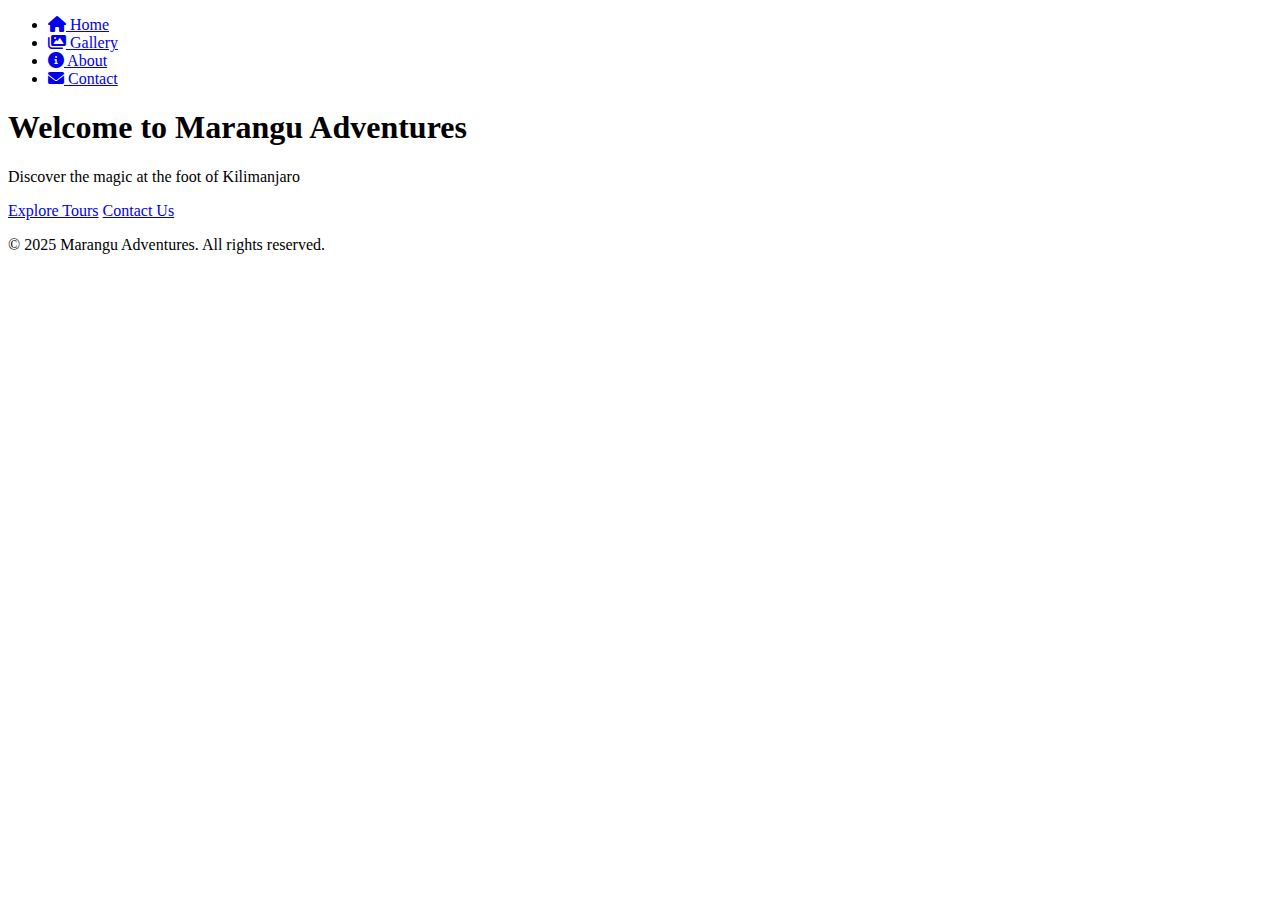
==== Index.html @ 029bb86e "Update Index.html" ====
<!DOCTYPE html>
<html lang="en">
<head>
    <meta charset="UTF-8">
    <meta name="viewport" content="width=device-width, initial-scale=1.0">
    <title>The Adventure of Marangu</title>
    <link rel="stylesheet" href="style.css">
    <link rel="stylesheet" href="https://cdnjs.cloudflare.com/ajax/libs/font-awesome/6.0.0-beta3/css/all.min.css">
    <link rel="icon" type="image/png" href="/img/favicon-96x96.png" sizes="96x96" />
</head>
<body>
    <header class="navbar">
        <nav>
            <ul class="nav-menu">
                <li class="nav-item"><a href="index.html" class="nav-link active"><i class="fas fa-home"></i> Home</a></li>
                <li class="nav-item"><a href="gallery.html" class="nav-link"><i class="fas fa-images"></i> Gallery</a></li>
                <li class="nav-item"><a href="about.html" class="nav-link"><i class="fas fa-info-circle"></i> About</a></li>
                <li class="nav-item"><a href="contact.html" class="nav-link"><i class="fas fa-envelope"></i> Contact</a></li>   
            </ul>    
        </nav> 
    </header>
    
    <main class="showcase">
        <div class="container">
            <h1>Welcome to Marangu Adventures</h1>
            <p class="tagline">Discover the magic at the foot of Kilimanjaro</p>
            <div class="cta-buttons">
                <a href="about.html" class="cta-button">Explore Tours</a>
                <a href="contact.html" class="cta-button secondary">Contact Us</a>
            </div>
        </div> 
    </main>
    
    <footer class="footer">
        <p>&copy; 2025 Marangu Adventures. All rights reserved.</p>
    </footer>
</body>
</html>
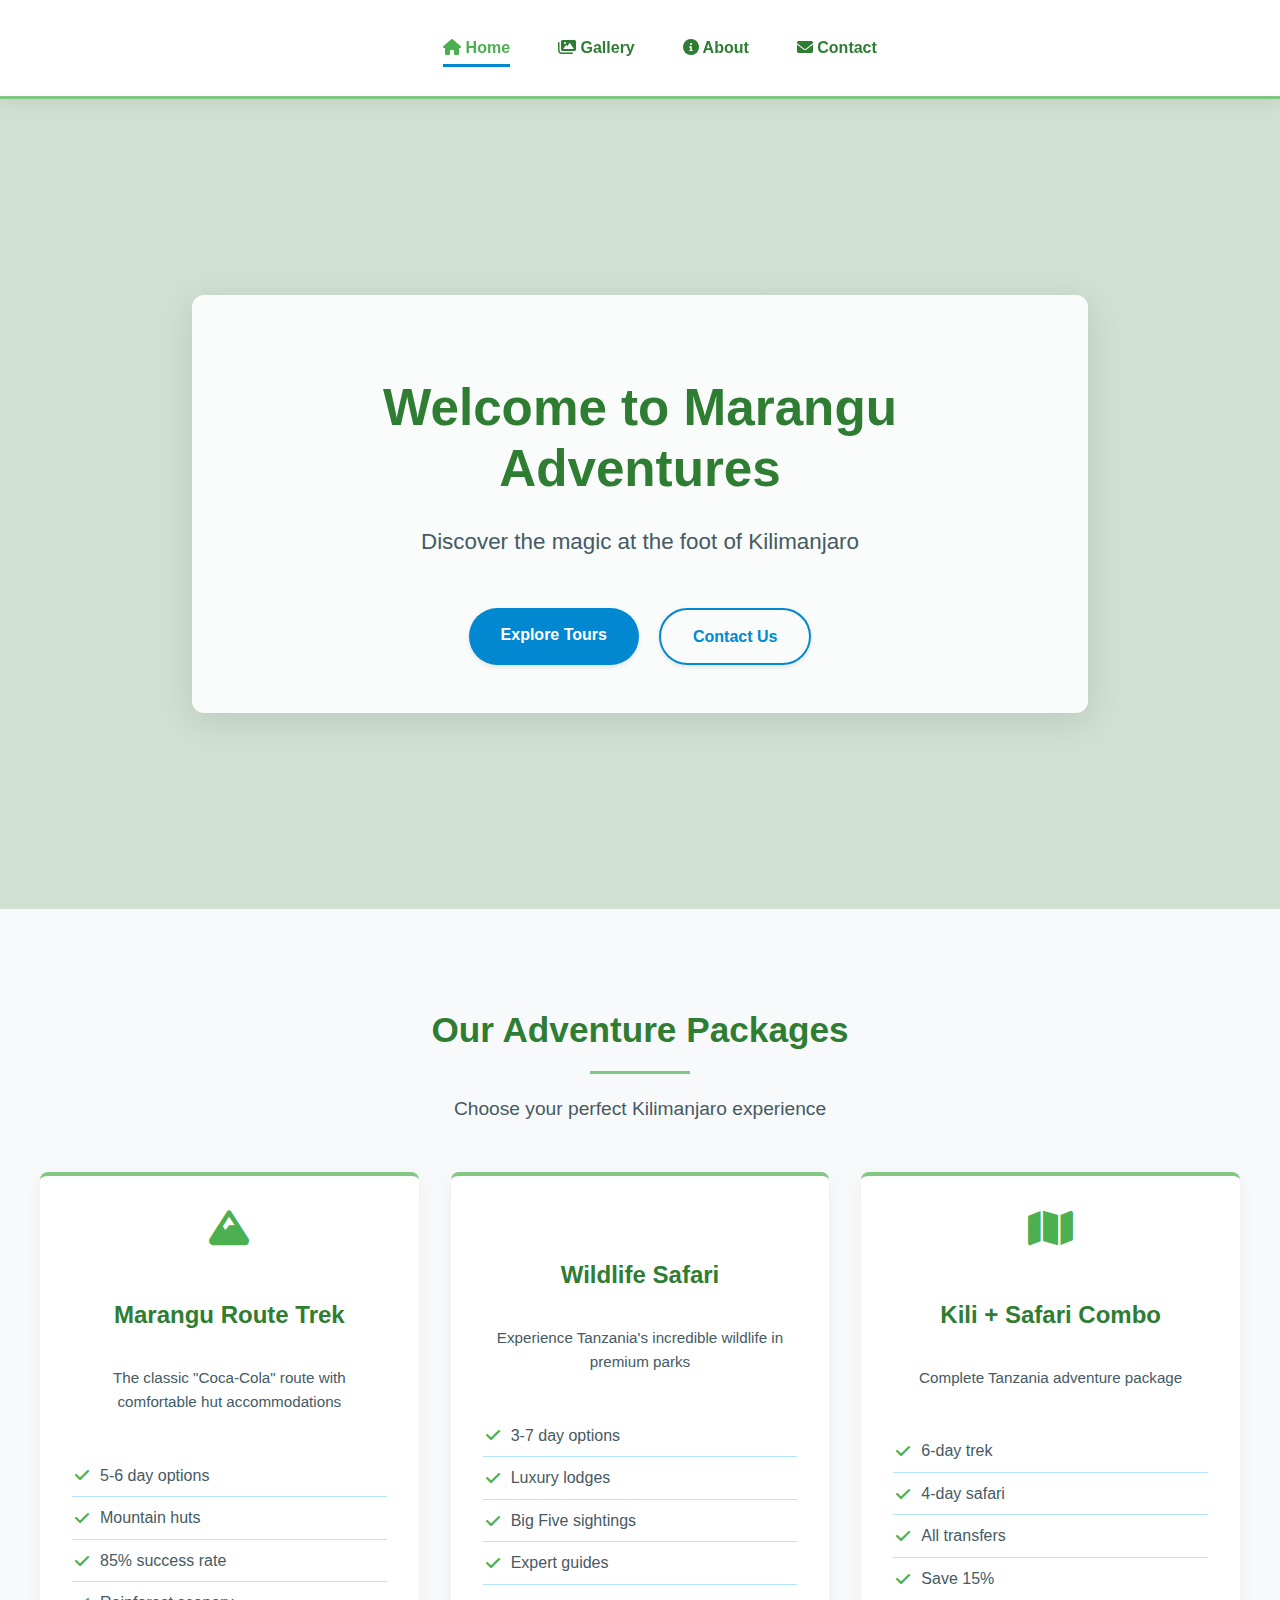
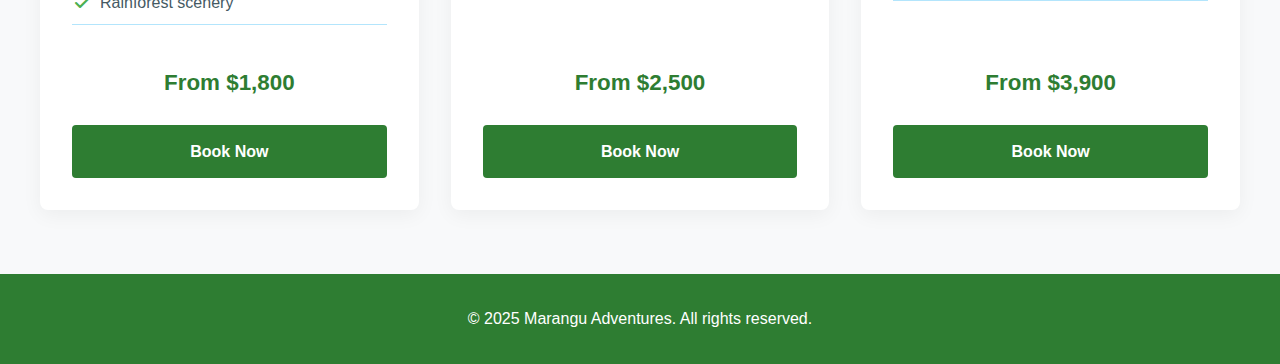
==== commit 763d0e77: "updated" ====
--- a/Index.html
+++ b/Index.html
@@ -28,11 +28,67 @@
                 <a href="about.html" class="cta-button">Explore Tours</a>
                 <a href="contact.html" class="cta-button secondary">Contact Us</a>
             </div>
-        </div> 
+        </div>
     </main>
+
+    <!-- Services Section - Add this right before footer -->
+    <section class="services">
+        <div class="services-container">
+            <h2 class="services-heading">Our Adventure Packages</h2>
+            <p class="services-subtitle">Choose your perfect Kilimanjaro experience</p>
+            
+            <div class="services-grid">
+                <!-- Trekking Package -->
+                <article class="service-card">
+                    <i class="fas fa-mountain service-icon"></i>
+                    <h3>Marangu Route Trek</h3>
+                    <p>The classic "Coca-Cola" route with comfortable hut accommodations</p>
+                    <ul class="service-features">
+                        <li><i class="fas fa-check"></i> 5-6 day options</li>
+                        <li><i class="fas fa-check"></i> Mountain huts</li>
+                        <li><i class="fas fa-check"></i> 85% success rate</li>
+                        <li><i class="fas fa-check"></i> Rainforest scenery</li>
+                    </ul>
+                    <div class="service-price">From $1,800</div>
+                    <a href="contact.html" class="service-btn">Book Now</a>
+                </article>
+                
+                <!-- Safari Package -->
+                <article class="service-card">
+                    <i class="fas fa-lion service-icon"></i>
+                    <h3>Wildlife Safari</h3>
+                    <p>Experience Tanzania's incredible wildlife in premium parks</p>
+                    <ul class="service-features">
+                        <li><i class="fas fa-check"></i> 3-7 day options</li>
+                        <li><i class="fas fa-check"></i> Luxury lodges</li>
+                        <li><i class="fas fa-check"></i> Big Five sightings</li>
+                        <li><i class="fas fa-check"></i> Expert guides</li>
+                    </ul>
+                    <div class="service-price">From $2,500</div>
+                    <a href="contact.html" class="service-btn">Book Now</a>
+                </article>
+                
+                <!-- Combo Package -->
+                <article class="service-card">
+                    <i class="fas fa-map service-icon"></i>
+                    <h3>Kili + Safari Combo</h3>
+                    <p>Complete Tanzania adventure package</p>
+                    <ul class="service-features">
+                        <li><i class="fas fa-check"></i> 6-day trek</li>
+                        <li><i class="fas fa-check"></i> 4-day safari</li>
+                        <li><i class="fas fa-check"></i> All transfers</li>
+                        <li><i class="fas fa-check"></i> Save 15%</li>
+                    </ul>
+                    <div class="service-price">From $3,900</div>
+                    <a href="contact.html" class="service-btn">Book Now</a>
+                </article>
+            </div>
+        </div>
+    </section>
+    <!-- End Services Section -->
     
     <footer class="footer">
         <p>&copy; 2025 Marangu Adventures. All rights reserved.</p>
     </footer>
 </body>
-</html>
+</html>--- a/style.css
+++ b/style.css
@@ -0,0 +1,387 @@
+
+:root {
+    --white: #FFFFFF;
+    --pure-white: #F8F9FA;
+    --fresh-green: #4CAF50;       
+    --leaf-green: #81C784;        
+    --forest-dark: #2E7D32;       
+    --sky-blue: #B3E5FC;          
+    --ocean-blue: #0288D1;        
+    --text-dark: #263238;         
+    --text-medium: #455A64;
+    --text-light: #90A4AE;
+}
+
+
+body {
+    font-family: 'Segoe UI', Tahoma, Geneva, Verdana, sans-serif;
+    line-height: 1.6;
+    color: var(--text-dark);
+    background-color: var(--pure-white);
+    margin: 0;
+}
+
+
+.navbar {
+    background-color: var(--white);
+    padding: 1.2rem 2rem;
+    position: sticky;
+    top: 0;
+    z-index: 100;
+    box-shadow: 0 2px 15px rgba(0, 0, 0, 0.08);
+    border-bottom: 3px solid var(--leaf-green);
+}
+
+.nav-menu {
+    display: flex;
+    justify-content: center;
+    list-style: none;
+}
+
+.nav-item {
+    margin: 0 1.5rem;
+}
+
+.nav-link {
+    color: var(--forest-dark);
+    text-decoration: none;
+    font-weight: 600;
+    padding: 0.5rem 0;
+    border-bottom: 3px solid transparent;
+    transition: all 0.3s ease;
+}
+
+.nav-link:hover {
+    color: var(--fresh-green);
+    border-bottom-color: var(--fresh-green);
+}
+
+.nav-link.active {
+    color: var(--fresh-green);
+    border-bottom-color: var(--ocean-blue);
+}
+
+
+.showcase {
+    background: 
+        linear-gradient(rgba(46, 125, 50, 0.2), rgba(46, 125, 50, 0.2)), 
+        url('img/Background.jpg') no-repeat center/cover;
+    height: 90vh;
+    display: flex;
+    align-items: center;
+    text-align: center;
+    position: relative;
+}
+
+.container {
+    max-width: 800px;
+    margin: 0 auto;
+    padding: 3rem;
+    background-color: rgba(255, 255, 255, 0.88);
+    border-radius: 12px;
+    box-shadow: 0 8px 32px rgba(0, 0, 0, 0.1);
+}
+
+.showcase h1 {
+    font-size: 3.2rem;
+    margin-bottom: 1.5rem;
+    color: var(--forest-dark);
+    line-height: 1.2;
+}
+
+.tagline {
+    font-size: 1.4rem;
+    color: var(--text-medium);
+    margin-bottom: 2.5rem;
+}
+
+
+.cta-buttons {
+    display: flex;
+    justify-content: center;
+    gap: 20px;
+    margin-top: 3rem;
+}
+
+.cta-buttons {
+    display: flex;
+    justify-content: center;
+    gap: 20px;
+    margin-top: 3rem;
+}
+
+.cta-button {
+    display: inline-block;
+    padding: 14px 32px;
+    background-color: var(--ocean-blue);
+    color: var(--white);
+    text-decoration: none;
+    border-radius: 50px;
+    font-weight: 600;
+    transition: all 0.3s cubic-bezier(0.25, 0.8, 0.25, 1);
+    box-shadow: 0 2px 5px rgba(0, 0, 0, 0.1);
+}
+
+.cta-button:hover {
+    background-color: var(--fresh-green);
+    transform: translateY(-3px);
+    box-shadow: 0 5px 15px rgba(0, 0, 0, 0.2);
+}
+
+.cta-button.secondary {
+    background-color: transparent;
+    border: 2px solid var(--ocean-blue);
+    color: var(--ocean-blue);
+}
+
+.cta-button.secondary:hover {
+    background-color: var(--sky-blue);
+    color: var(--white);
+    border-color: var(--sky-blue);
+}
+
+
+.features {
+    padding: 5rem 2rem;
+    background-color: var(--white);
+}
+
+.feature-cards {
+    display: grid;
+    grid-template-columns: repeat(auto-fit, minmax(300px, 1fr));
+    gap: 2rem;
+    max-width: 1200px;
+    margin: 0 auto;
+}
+
+.feature-card {
+    background: var(--white);
+    border-radius: 10px;
+    padding: 2.5rem;
+    box-shadow: 0 5px 20px rgba(0, 0, 0, 0.05);
+    transition: transform 0.3s ease, box-shadow 0.3s ease;
+    border-top: 4px solid var(--leaf-green);
+}
+
+.feature-card:hover {
+    transform: translateY(-10px);
+    box-shadow: 0 15px 30px rgba(0, 0, 0, 0.1);
+}
+
+.feature-icon {
+    color: var(--fresh-green);
+    font-size: 2.5rem;
+    margin-bottom: 1.5rem;
+}
+
+
+.footer {
+    background-color: var(--forest-dark);
+    color: var(--white);
+    text-align: center;
+    padding: 1rem 1rem;
+}
+
+.footer-links {
+    display: flex;
+    justify-content: center;
+    gap: 2rem;
+    margin-bottom: 1.5rem;
+}
+
+.footer-link {
+    color: var(--sky-blue);
+    text-decoration: none;
+    transition: color 0.3s ease;
+}
+
+.footer-link:hover {
+    color: var(--leaf-green);
+}
+
+/* Responsive Design */
+@media (max-width: 768px) {
+    .nav-menu {
+        flex-direction: column;
+        align-items: center;
+    }
+    
+    .nav-item {
+        margin: 0.7rem 0;
+    }
+    
+    .showcase h1 {
+        font-size: 2.5rem;
+    }
+    
+    .tagline {
+        font-size: 1.2rem;
+    }
+    
+    .cta-buttons {
+        flex-direction: column;
+        align-items: center;
+    }
+    
+    .feature-cards {
+        grid-template-columns: 1fr;
+    }
+}
+
+/* Services Section Styles */
+.services {
+    background-color: var(--pure-white);
+    padding: 4rem 2rem;
+}
+
+.services-container {
+    max-width: 1200px;
+    margin: 0 auto;
+}
+
+.services-heading {
+    color: var(--forest-dark);
+    font-size: 2.2rem;
+    text-align: center;
+    margin-bottom: 1rem;
+    position: relative;
+    padding-bottom: 1rem;
+}
+
+.services-heading::after {
+    content: '';
+    position: absolute;
+    bottom: 0;
+    left: 50%;
+    transform: translateX(-50%);
+    width: 100px;
+    height: 3px;
+    background-color: var(--leaf-green);
+}
+
+.services-subtitle {
+    color: var(--text-medium);
+    text-align: center;
+    margin-bottom: 3rem;
+    font-size: 1.2rem;
+}
+
+.services-grid {
+    display: grid;
+    grid-template-columns: repeat(auto-fit, minmax(300px, 1fr));
+    gap: 2rem;
+    margin-top: 2rem;
+}
+
+.service-card {
+    background: var(--white);
+    border-radius: 8px;
+    padding: 2rem;
+    box-shadow: 0 5px 20px rgba(0, 0, 0, 0.05);
+    transition: all 0.3s ease;
+    border-top: 4px solid var(--leaf-green);
+    display: flex;
+    flex-direction: column;
+}
+
+.service-card:hover {
+    transform: translateY(-5px);
+    box-shadow: 0 10px 25px rgba(0, 0, 0, 0.1);
+}
+
+.service-icon {
+    font-size: 2.5rem;
+    color: var(--fresh-green);
+    margin-bottom: 1.5rem;
+    text-align: center;
+}
+
+.service-card h3 {
+    color: var(--forest-dark);
+    font-size: 1.5rem;
+    margin-bottom: 1rem;
+    text-align: center;
+}
+
+.service-card p {
+    color: var(--text-medium);
+    margin-bottom: 1.5rem;
+    text-align: center;
+    font-size: 0.95rem;
+}
+
+.service-features {
+    margin: 1rem 0;
+    padding: 0;
+    list-style: none;
+    flex-grow: 1;
+}
+
+.service-features li {
+    padding: 0.5rem 0;
+    border-bottom: 1px solid var(--sky-blue);
+    color: var(--text-medium);
+    display: flex;
+    align-items: center;
+    gap: 0.5rem;
+}
+
+.service-features i {
+    color: var(--fresh-green);
+    width: 1.25rem;
+    text-align: center;
+}
+
+.service-price {
+    font-size: 1.4rem;
+    font-weight: bold;
+    color: var(--forest-dark);
+    margin: 1.5rem 0;
+    text-align: center;
+}
+
+.service-btn {
+    display: inline-block;
+    padding: 12px 30px;
+    background-color: var(--forest-dark);
+    color: var(--white);
+    text-decoration: none;
+    border-radius: 4px;
+    font-weight: 600;
+    text-align: center;
+    transition: all 0.3s ease;
+    border: 2px solid transparent;
+}
+
+.service-btn:hover {
+    background-color: var(--fresh-green);
+    transform: translateY(-2px);
+    box-shadow: 0 5px 15px rgba(0, 0, 0, 0.1);
+}
+
+/* Responsive Adjustments */
+@media (max-width: 768px) {
+    .services {
+        padding: 3rem 1rem;
+    }
+    
+    .services-heading {
+        font-size: 1.8rem;
+    }
+    
+    .services-subtitle {
+        font-size: 1.1rem;
+    }
+    
+    .services-grid {
+        grid-template-columns: 1fr;
+    }
+    
+    .service-card {
+        padding: 1.5rem;
+    }
+    
+    .service-price {
+        font-size: 1.3rem;
+    }
+}